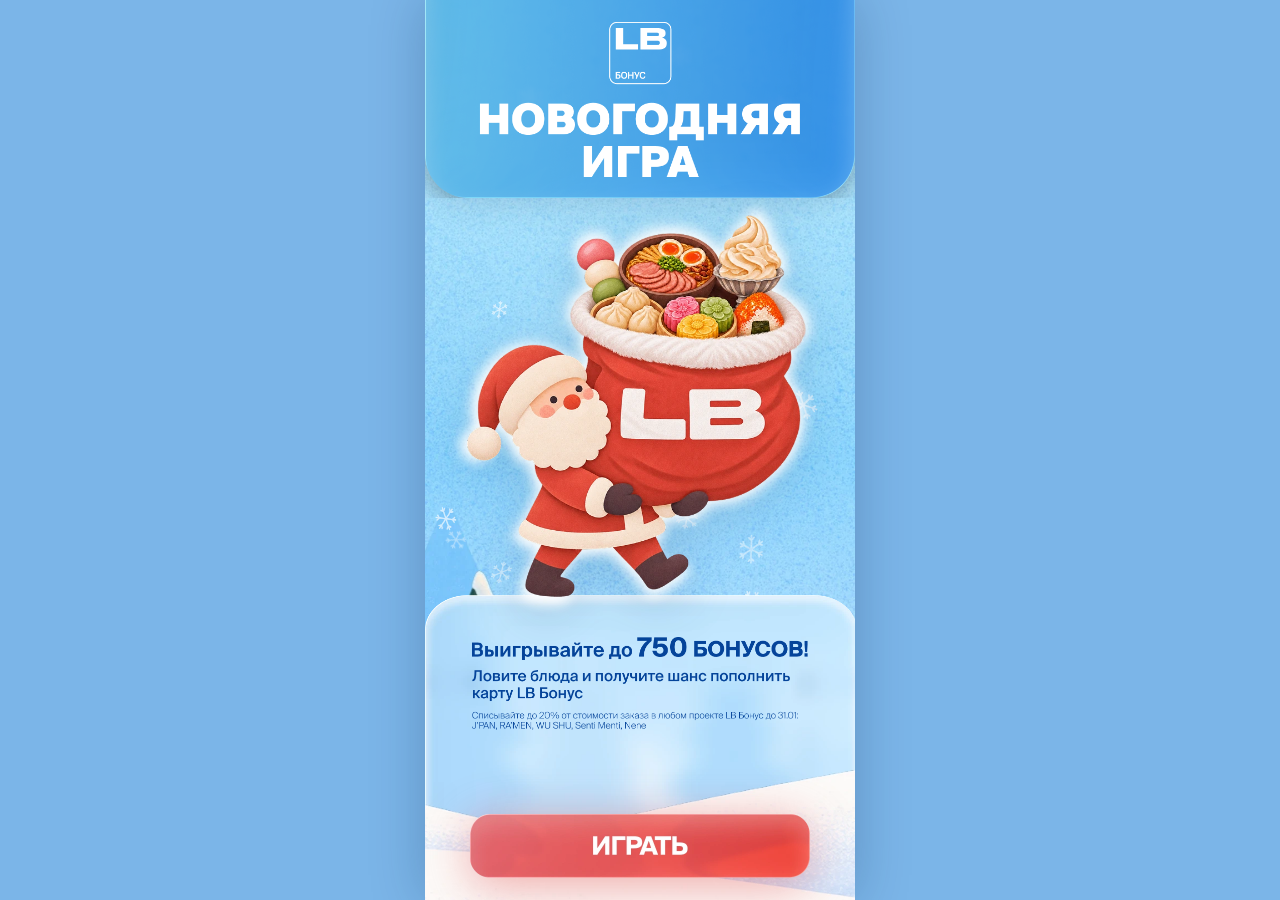
==== games/catcher/index.html @ f1775b4a "Initial commit: LB Bonus New Year Game Hub" ====
<!DOCTYPE html>
<html lang="ru">
<head>
    <meta charset="UTF-8">
    <meta name="viewport" content="width=device-width, initial-scale=1.0, maximum-scale=1.0, user-scalable=no, viewport-fit=cover">
    <meta name="apple-mobile-web-app-capable" content="yes">
    <meta name="apple-mobile-web-app-status-bar-style" content="black-translucent">
    <meta name="mobile-web-app-capable" content="yes">
    <meta name="theme-color" content="#7bb5e8">
    <title>Новогодняя Игра — Мешок Деда Мороза (LB Bonus)</title>
    <!-- Telegram WebApp SDK -->
    <script src="https://telegram.org/js/telegram-web-app.js"></script>
    <script>
        (function() {
            function updateAppHeight() {
                var h = window.innerHeight;
                if (window.Telegram && window.Telegram.WebApp && window.Telegram.WebApp.viewportHeight) {
                    h = window.Telegram.WebApp.viewportHeight;
                } else if (window.visualViewport && window.visualViewport.height) {
                    h = window.visualViewport.height;
                }
                document.documentElement.style.setProperty('--app-height', h + 'px');
                if (window.Telegram && window.Telegram.WebApp) {
                    try {
                        window.Telegram.WebApp.ready();
                        window.Telegram.WebApp.expand();
                    } catch(e) {}
                }
            }
            updateAppHeight();
            window.addEventListener('resize', updateAppHeight);
            window.addEventListener('orientationchange', function() {
                setTimeout(updateAppHeight, 50);
                setTimeout(updateAppHeight, 150);
                setTimeout(updateAppHeight, 400);
            });
            if (window.visualViewport) {
                window.visualViewport.addEventListener('resize', updateAppHeight);
            }
            if (window.Telegram && window.Telegram.WebApp && typeof window.Telegram.WebApp.onEvent === 'function') {
                try {
                    window.Telegram.WebApp.onEvent('viewportChanged', updateAppHeight);
                } catch(e) {}
            }
            document.addEventListener('DOMContentLoaded', updateAppHeight);
            window.addEventListener('load', updateAppHeight);
        })();
    </script>
    <link rel="stylesheet" href="style.css?v=5.1.0">
    <link rel="preload" as="image" href="assets/header_rules.png?v=5.1.0">
    <link rel="preload" as="image" href="assets/header_result.png?v=5.1.0">
    <link rel="preload" as="image" href="assets/header_exit.png?v=5.1.0">
    <link rel="preconnect" href="https://fonts.googleapis.com" crossorigin>
    <link rel="preconnect" href="https://fonts.gstatic.com" crossorigin>
    <link rel="stylesheet" href="https://fonts.googleapis.com/css2?family=Cormorant+Garamond:wght@600;700&family=Oranienbaum&family=Rubik:ital,wght@0,400;0,500;0,600;0,700;0,800;0,900;1,700;1,900&display=swap" media="print" onload="this.media='all'">
    <noscript>
        <link rel="stylesheet" href="https://fonts.googleapis.com/css2?family=Cormorant+Garamond:wght@600;700&family=Oranienbaum&family=Rubik:ital,wght@0,400;0,500;0,600;0,700;0,800;0,900;1,700;1,900&display=swap">
    </noscript>
</head>
<body>
    <div id="gameContainer">
        <!-- Universal Backgrounds: Sky, Fir Tree & Game Background (Clean 1:1 from Match 3) -->
        <img id="bgSky" src="assets/01_cover_bg.webp" class="figma-bg-sky" alt="Фон неба">
        <img id="bgFirTree" src="assets/rules_fir_tree.webp" class="rules-fir-tree" alt="Елка">
        <img id="bgGame" src="assets/game_bg.webp" class="figma-bg-sky figma-bg-game" alt="Фон игры">

        <!-- Dynamic Falling Snow Canvas -->
        <canvas id="snowCanvas"></canvas>

        <!-- Main Game Canvas (Catching gameplay: Items, Bag, Effects) -->
        <canvas id="gameCanvas" class="hidden"></canvas>

        <!-- Festive Confetti Canvas (celebration on attempt end) -->
        <canvas id="confettiCanvas" class="hidden"></canvas>

        <!-- HUD (Игровой интерфейс 1:1 по макету 04-game.png) -->
        <div id="hud" class="hud-container hidden">
            <!-- Верхняя строка: Жизни (3 сердца) слева, Баллы (LB 0/750) справа -->
            <div class="hud-top-row">
                <div id="hudHearts" class="hud-hearts-box">
                    <img src="assets/heart.webp" class="hud-heart active" id="heart1" alt="Жизнь 1">
                    <img src="assets/heart.webp" class="hud-heart active" id="heart2" alt="Жизнь 2">
                    <img src="assets/heart.webp" class="hud-heart active" id="heart3" alt="Жизнь 3">
                </div>
                <div class="hud-score-badge">
                    <img src="assets/coin_lb.webp" class="hud-score-coin-icon" alt="LB Монета">
                    <span id="hudScoreText" class="hud-score-text">0/750</span>
                </div>
            </div>

            <!-- Вторая строка: Прогресс-бар с Дедом Морозом слева и счетчик блюд справа (онигири 0/30) -->
            <div class="hud-progress-row">
                <div class="hud-progress-track">
                    <div id="hudProgressFill" class="hud-progress-fill"></div>
                    <img id="hudProgressSanta" src="assets/progress_santa.webp" class="hud-progress-santa" alt="Дед Мороз">
                </div>
                <div class="hud-food-count-badge">
                    <img src="assets/food_onigiri.webp" class="hud-food-icon" alt="Блюдо">
                    <span id="hudFoodText" class="hud-food-text">0/30</span>
                </div>
            </div>

            <!-- Индикатор бонуса «Перчик x2» -->
            <div id="pepperBonusIndicator" class="pepper-bonus-indicator hidden">
                <img src="assets/bonus_pepper.webp" class="pepper-indicator-img" alt="Перчик x2">
                <span class="pepper-indicator-text">ДВОЙНЫЕ БАЛЛЫ! <b id="pepperTimer">5.0s</b></span>
            </div>
        </div>

        <!-- SCREEN 1: Cover Screen -->
        <div id="startScreen" class="cover-elements-container">
            <div class="cover-top-box">
                <img src="assets/header_cover.png?v=5.0.0" class="cover-ribbon-banner" alt="Новогодняя Игра">
            </div>
            <div class="cover-santa-wrapper">
                <div class="santa-glow-circle"></div>
                <img src="assets/cover_santa_bag.webp" class="cover-santa" alt="Дед Мороз с мешком сладостей">
            </div>
            <div class="cover-bottom-plate-box">
                <img src="assets/cover_plate.webp" class="cover-plate-bg" alt="Снежная плашка">
                <div class="cover-plate-content">
                    <div class="cover-text-group">
                        <img src="assets/cover_title_v2.png?v=5.0.0" class="cover-title-img" alt="Выигрывайте до 750 БОНУСОВ!">
                        <img src="assets/cover_subtitle_v2.png?v=5.0.0" class="cover-subtitle-img" alt="Ловите блюда и получите шанс пополнить карту LB Бонус">
                    </div>
                    <button id="playBtn" class="cover-play-btn" type="button" aria-label="ИГРАТЬ">
                        <img src="assets/cover_btn_play.webp" class="cover-btn-play-img" alt="ИГРАТЬ">
                    </button>
                </div>
            </div>
        </div>

        <!-- SCREEN 2: Rules Slider Screen (6 правил) -->
        <div id="rulesScreen" class="rules-screen-container hidden">
            <div class="rules-top-box">
                <img src="assets/header_rules.png?v=5.1.0" class="rules-ribbon-banner" alt="Мешок Деда Мороза">
            </div>
            <div class="rules-card-container">
                <div id="rulesCardSlot" class="rules-card-slot"></div>
                <div id="rulesPagination" class="rules-pagination">
                    <span class="pagination-dot active" data-index="0"></span>
                    <span class="pagination-dot" data-index="1"></span>
                    <span class="pagination-dot" data-index="2"></span>
                    <span class="pagination-dot" data-index="3"></span>
                    <span class="pagination-dot" data-index="4"></span>
                    <span class="pagination-dot" data-index="5"></span>
                </div>
            </div>
            <div id="rulesBottomBox" class="rules-bottom-box">
                <div id="dualButtonsGroup" class="rules-buttons-group">
                    <button id="rulesNextBtn" class="rules-svg-btn rules-btn-next" type="button" aria-label="Далее">
                        <img src="assets/btn_next.svg" class="rules-btn-img" alt="Далее">
                    </button>
                    <button id="rulesSkipBtn" class="rules-svg-btn rules-btn-skip" type="button" aria-label="Пропустить">
                        <img src="assets/btn_skip.svg" class="rules-btn-img" alt="Пропустить">
                    </button>
                </div>
                <div id="singleStartGroup" class="rules-buttons-group hidden">
                    <button id="rulesStartBtn" class="rules-svg-btn rules-btn-start" type="button" aria-label="Старт">
                        <img src="assets/rules_btn_start.webp" class="rules-btn-img rules-btn-img-start" alt="Старт">
                    </button>
                </div>
            </div>
        </div>

        <!-- SCREEN 3: Countdown (3..2..1) 1:1 как в игра_чистовая -->
        <div id="countdownOverlay" class="screen-overlay hidden">
            <div class="countdown-card">
                <img id="cnt3" class="countdown-number" src="assets/count_3.webp" alt="3">
                <img id="cnt2" class="countdown-number" src="assets/count_2.webp" alt="2">
                <img id="cnt1" class="countdown-number" src="assets/count_1.webp" alt="1">
            </div>
        </div>

        <!-- SCREEN 4: Экран результатов (УРОВЕНЬ: ЧЕМПИОН) -->
        <div id="resultScreen" class="result-screen-container hidden">
            <!-- Верхняя лента "УРОВЕНЬ: ЧЕМПИОН" -->
            <div class="result-top-box">
                <img src="assets/header_result.png?v=5.1.0" class="result-ribbon-banner" alt="Уровень: Чемпион">
            </div>

            <!-- Центральная плашка с блюдами и динамическими баллами -->
            <div class="result-card-container">
                <div class="result-card-box">
                    <img src="assets/result_plate_card.webp" class="result-plate-bg" alt="Вы заработали">
                    <div class="result-card-content">
                        <!-- Динамические баллы "+300" и монетка LB -->
                        <div class="result-score-row">
                            <span id="resultScoreValue" class="result-score-text">+300</span>
                            <img src="assets/result_coin.webp" class="result-coin-icon" alt="LB Монета">
                        </div>
                        <!-- Текстовый блок попыток и лучшего результата -->
                        <div class="result-stats-block">
                            <div id="resultAttemptsText" class="result-stat-line">Осталось попыток: 2/3</div>
                            <div id="resultBestScoreText" class="result-stat-line">Ваш лучший результат: 300</div>
                        </div>
                    </div>
                </div>
            </div>

            <!-- Нижний блок кнопок: Забрать бонусы + Попробовать еще раз (1:1 по структуре как в правилах) -->
            <div class="result-bottom-box">
                <div class="result-buttons-group">
                    <button id="btnClaimBonus" class="result-action-btn result-btn-claim" type="button" aria-label="Забрать бонусы">
                        <img src="assets/result_btn_claim.webp" class="result-btn-img" alt="Забрать бонусы">
                    </button>
                    <button id="btnRetryGame" class="result-action-btn result-btn-retry" type="button" aria-label="Попробовать еще раз">
                        <img src="assets/result_btn_retry.webp" class="result-btn-img" alt="Попробовать еще раз">
                    </button>
                </div>
            </div>
        </div>

        <!-- SCREEN 5: Финальный экран (СПАСИБО ЗА ВИЗИТ! 1:1 из Match 3) -->
        <div id="finalScreen" class="exit-screen-container hidden">
            <!-- Верхняя праздничная лента "СПАСИБО ЗА ВИЗИТ!" -->
            <div class="exit-ribbon-wrapper">
                <img src="assets/header_exit.png?v=5.0.0" class="exit-ribbon-banner" alt="Спасибо за визит!">
            </div>

            <!-- Дед Мороз с картой LB и мягким сиянием сзади -->
            <div class="exit-santa-wrapper">
                <div class="santa-glow-circle"></div>
                <img src="assets/final_santa_card.webp" class="exit-santa-img" alt="Дед Мороз с картой LB Бонус">
            </div>

            <!-- Ледяная плашка лояльности 1:1 по макету -->
            <div class="exit-card-box">
                <img src="assets/exit_card_clean.webp" class="exit-card-bg" alt="Ледяная плашка">
                <div class="exit-card-content">
                    <div class="exit-text-group">
                        <h2 class="exit-heading">Бонусы уже на карте<br>лояльности!<br>Ждем вас снова!</h2>
                        <p class="exit-subheading">Играйте и получайте бонусы. Каждый визит в ресторан открывает следующую игру</p>
                        <p class="exit-footnote">Списывайте до 20% от стоимости заказа в любом проекте LB Бонус до 31.01</p>
                    </div>
                    <button id="btnFinalExit" class="exit-btn-quit" type="button" aria-label="ВЫЙТИ">
                        <img src="assets/exit_btn_quit.webp" class="exit-btn-quit-img" alt="ВЫЙТИ">
                    </button>
                </div>
            </div>
        </div>
    </div>

    <script src="game.js?v=5.1.0"></script>
</body>
</html>
---- games/catcher/style.css ----
/* ========================================================
   ШРИФТЫ И БАЗОВЫЕ НАСТРОЙКИ
   ======================================================== */
@font-face {
    font-family: 'Oranienbaum';
    src: url('fonts/Oranienbaum-Regular.ttf') format('truetype');
    font-weight: normal;
    font-style: normal;
    font-display: swap;
}

@font-face {
    font-family: 'Cormorant Garamond';
    src: url('fonts/CormorantGaramond-Bold.woff2') format('woff2');
    font-weight: 700;
    font-style: normal;
    font-display: swap;
}

@font-face {
    font-family: 'Suisse Intl';
    src: url('fonts/SuisseIntl-Regular.woff2') format('woff2'),
         url('fonts/SuisseIntl-Regular.woff') format('woff'),
         url('fonts/SuisseIntl-Regular.otf') format('opentype');
    font-weight: 400;
    font-style: normal;
    font-display: swap;
}

@font-face {
    font-family: 'Suisse Intl';
    src: url('fonts/SuisseIntl-Medium.woff2') format('woff2'),
         url('fonts/SuisseIntl-Medium.woff') format('woff'),
         url('fonts/SuisseIntl-Medium.otf') format('opentype');
    font-weight: 500;
    font-style: normal;
    font-display: swap;
}

@font-face {
    font-family: 'Suisse Intl';
    src: url('fonts/SuisseIntl-SemiBold.woff2') format('woff2'),
         url('fonts/SuisseIntl-SemiBold.woff') format('woff'),
         url('fonts/SuisseIntl-SemiBold.otf') format('opentype');
    font-weight: 600;
    font-style: normal;
    font-display: swap;
}

@font-face {
    font-family: 'Suisse Intl';
    src: url('fonts/SuisseIntl-Bold.woff2') format('woff2'),
         url('fonts/SuisseIntl-Bold.woff') format('woff'),
         url('fonts/SuisseIntl-Bold.otf') format('opentype');
    font-weight: 700;
    font-style: normal;
    font-display: swap;
}

*, *::before, *::after {
    box-sizing: border-box;
    margin: 0;
    padding: 0;
    -webkit-tap-highlight-color: transparent;
    user-select: none;
    -webkit-user-select: none;
}

html, body {
    width: 100%;
    height: 100%;
    overflow: hidden;
    background-color: #7bb5e8;
    font-family: 'Rubik', -apple-system, BlinkMacSystemFont, "Segoe UI", Roboto, sans-serif;
    touch-action: manipulation;
}

/* ========================================================
   ГЛАВНЫЙ КОНТЕЙНЕР (100dvh + Safe Area)
   ======================================================== */
#gameContainer {
    position: relative;
    width: 100%;
    height: 100%;
    min-height: 100%;
    min-height: 100dvh;
    min-height: -webkit-fill-available;
    aspect-ratio: 390 / 844;
    max-width: min(430px, 100vw);
    max-height: 100vh;
    background: #7bb5e8;
    overflow: hidden;
    margin: 0 auto;
    box-shadow: 0 0 50px rgba(10, 40, 80, 0.25);
}

@media (max-width: 480px) {
    #gameContainer {
        width: 100%;
        height: 100%;
        max-width: 100vw;
        aspect-ratio: unset;
        box-shadow: none;
    }
}

/* Фоны */
.figma-bg-sky {
    position: absolute;
    inset: 0;
    width: 100%;
    height: 100%;
    object-fit: cover;
    object-position: center bottom;
    z-index: 1;
    pointer-events: none;
    transition: opacity 0.3s ease-out;
}

.figma-bg-rules {
    opacity: 0;
    z-index: 2;
}

.figma-bg-rules.active {
    opacity: 1;
}

.figma-bg-game {
    opacity: 0;
    z-index: 2;
}

.figma-bg-game.active {
    opacity: 1;
}

/* Canvas снежинок */
#snowCanvas {
    position: absolute;
    top: 0;
    left: 0;
    width: 100%;
    height: 100%;
    z-index: 3;
    pointer-events: none;
}

/* Игровой Canvas */
#gameCanvas {
    position: absolute;
    top: 0;
    left: 0;
    width: 100%;
    height: 100%;
    z-index: 4;
}

/* Canvas праздничного конфетти при завершении попытки */
#confettiCanvas {
    position: absolute;
    top: 0;
    left: 0;
    width: 100%;
    height: 100%;
    z-index: 30;
    pointer-events: none;
}

/* ========================================================
   HUD ИГРЫ (1:1 ПО МАКЕТУ 04-game.png)
   ======================================================== */
.hud-container {
    position: absolute;
    top: 0;
    left: 0;
    width: 100%;
    padding: calc(max(10px, env(safe-area-inset-top)) + 4px) 16px 0;
    z-index: 10;
    pointer-events: none;
    display: flex;
    flex-direction: column;
    gap: 12px;
}

/* 1-я строка: Сердца слева, Баллы справа */
.hud-top-row {
    width: 100%;
    display: flex;
    justify-content: space-between;
    align-items: center;
}

.hud-hearts-box {
    display: flex;
    align-items: center;
    gap: 6px;
}

.hud-heart {
    width: 32px;
    height: 32px;
    object-fit: contain;
    filter: drop-shadow(0 2px 5px rgba(180, 20, 20, 0.35));
    transition: transform 0.2s ease, opacity 0.25s ease, filter 0.25s ease;
}

.hud-heart.lost {
    opacity: 0.25;
    filter: grayscale(1) drop-shadow(none);
    transform: scale(0.85);
}

.hud-score-badge {
    display: flex;
    align-items: center;
    gap: 8px;
}

.hud-score-coin-icon {
    width: 36px;
    height: 36px;
    object-fit: contain;
    filter: drop-shadow(0 2px 6px rgba(220, 80, 0, 0.35));
}

.hud-score-text {
    font-family: 'Rubik', sans-serif;
    font-weight: 900;
    font-size: 26px;
    line-height: 1;
    color: #E54522;
    -webkit-text-stroke: 1.5px #FFFFFF;
    text-shadow: 0 2px 4px rgba(0, 0, 0, 0.25);
    letter-spacing: 0.5px;
}

/* 2-я строка: Прогресс-бар с Дедом Морозом слева и счетчик блюд справа */
.hud-progress-row {
    width: 100%;
    display: flex;
    align-items: center;
    gap: 12px;
}

.hud-progress-track {
    position: relative;
    flex: 1;
    height: 8px;
    background: rgba(255, 255, 255, 0.45);
    border: 1px solid rgba(255, 255, 255, 0.7);
    border-radius: 6px;
    box-shadow: inset 0 1px 2px rgba(0, 0, 0, 0.1);
}

.hud-progress-fill {
    position: absolute;
    top: 0;
    left: 0;
    height: 100%;
    width: 0%;
    background: linear-gradient(90deg, #FFFFFF 0%, #FFE072 100%);
    border-radius: 6px;
    transition: width 0.25s ease;
}

.hud-progress-santa {
    position: absolute;
    top: 50%;
    left: 0%;
    transform: translate(-50%, -50%);
    width: 32px;
    height: 32px;
    object-fit: contain;
    filter: drop-shadow(0 2px 5px rgba(10, 45, 90, 0.25));
    transition: left 0.25s ease;
    pointer-events: none;
}

.hud-food-count-badge {
    display: flex;
    align-items: center;
    gap: 6px;
    flex-shrink: 0;
}

.hud-food-icon {
    width: 32px;
    height: 32px;
    object-fit: contain;
    filter: drop-shadow(0 2px 5px rgba(180, 80, 20, 0.35));
}

.hud-food-text {
    font-family: 'Rubik', sans-serif;
    font-weight: 900;
    font-size: 25px;
    line-height: 1;
    color: #E54522;
    -webkit-text-stroke: 1.5px #FFFFFF;
    text-shadow: 0 2px 4px rgba(0, 0, 0, 0.25);
    letter-spacing: 0.5px;
}

/* Индикатор перчика x2 */
.pepper-bonus-indicator {
    align-self: center;
    display: flex;
    align-items: center;
    gap: 8px;
    background: linear-gradient(90deg, rgba(235, 40, 20, 0.9) 0%, rgba(255, 120, 20, 0.9) 100%);
    border: 1.5px solid #FFE680;
    border-radius: 16px;
    padding: 4px 14px;
    box-shadow: 0 4px 14px rgba(220, 40, 20, 0.45);
    animation: pepperPulse 0.8s ease-in-out infinite alternate;
}

@keyframes pepperPulse {
    from { transform: scale(0.96); }
    to { transform: scale(1.04); }
}

.pepper-indicator-img {
    width: 24px;
    height: 24px;
    object-fit: contain;
}

.pepper-indicator-text {
    font-family: 'Rubik', sans-serif;
    font-weight: 800;
    font-size: 13px;
    color: #FFFFFF;
    text-shadow: 0 1px 2px rgba(0, 0, 0, 0.4);
}

/* ========================================================
   SCREEN 3: Countdown (3..2..1) 1:1 ИЗ ИГРА_ЧИСТОВАЯ
   ======================================================== */
#countdownOverlay {
    position: absolute;
    inset: 0;
    display: flex;
    justify-content: center;
    align-items: center;
    background: transparent;
    pointer-events: none;
    z-index: 20;
}

.countdown-card {
    position: absolute;
    top: clamp(90px, 15vh, 140px);
    bottom: calc(max(16px, env(safe-area-inset-bottom)) + 20px);
    left: 50%;
    transform: translateX(-50%);
    width: min(352px, 90%);
    background: rgba(255, 255, 255, 0.08);
    backdrop-filter: blur(5px);
    -webkit-backdrop-filter: blur(5px);
    border: 1.5px solid rgba(255, 255, 255, 0.65);
    border-radius: 20px;
    box-shadow: 0 5px 15px rgba(0, 0, 0, 0.08),
                inset 1px 1px 2px rgba(255, 255, 255, 0.7),
                inset -1px -1px 2px rgba(255, 255, 255, 0.25);
    pointer-events: none;
    overflow: hidden;
    display: flex;
    justify-content: center;
    align-items: center;
}

.countdown-number {
    position: absolute;
    height: clamp(100px, 18vh, 140px);
    width: auto;
    object-fit: contain;
    filter: drop-shadow(0 10px 20px rgba(220, 60, 0, 0.35));
    opacity: 0;
    pointer-events: none;
    will-change: transform, opacity;
}

.countdown-number.active {
    animation: smoothCountdownPop 0.95s cubic-bezier(0.2, 0.8, 0.25, 1) forwards;
}

@keyframes smoothCountdownPop {
    0% {
        opacity: 0;
        transform: scale(0.65);
    }
    18% {
        opacity: 1;
        transform: scale(1.06);
    }
    30% {
        opacity: 1;
        transform: scale(1.0);
    }
    75% {
        opacity: 1;
        transform: scale(1.0);
    }
    100% {
        opacity: 0;
        transform: scale(1.22);
    }
}

/* ========================================================
   SCREEN 1: ОБЛОЖКА ИГРЫ
   ======================================================== */
.cover-elements-container {
    position: absolute;
    top: 0;
    left: 0;
    width: 100%;
    height: 100%;
    display: flex;
    flex-direction: column;
    align-items: center;
    justify-content: space-between;
    padding: 0;
    z-index: 5;
    pointer-events: none;
    overflow: hidden;
    transition: opacity 0.3s ease-out;
}

.cover-top-box {
    width: 100%;
    display: flex;
    justify-content: center;
    padding-top: 0;
    z-index: 6;
    flex-shrink: 0;
    pointer-events: none;
    overflow: visible;
}

.cover-ribbon-banner {
    width: 100%;
    max-width: 100%;
    height: clamp(166px, 22vh, 212px);
    object-fit: cover;
    object-position: center bottom;
    display: block;
    flex-shrink: 0;
    pointer-events: none;
    filter: drop-shadow(0 6px 16px rgba(10, 45, 90, 0.16));
}

.cover-santa-wrapper {
    position: relative;
    top: 4px;
    flex: 1;
    min-height: 0;
    width: 100%;
    display: flex;
    justify-content: center;
    align-items: center;
    z-index: 10;
    pointer-events: none;
    margin-top: 0;
    margin-bottom: -10px;
}

.santa-glow-circle {
    position: absolute;
    width: clamp(240px, 36vh, 320px);
    height: clamp(240px, 36vh, 320px);
    border-radius: 50%;
    background: radial-gradient(circle, rgba(255, 255, 255, 0.45) 0%, rgba(200, 235, 255, 0.2) 50%, rgba(255, 255, 255, 0) 75%);
    filter: blur(14px);
    z-index: -1;
    pointer-events: none;
    animation: glowPulse 3.5s ease-in-out infinite alternate;
}

@keyframes glowPulse {
    0% { transform: scale(0.95); opacity: 0.7; }
    100% { transform: scale(1.08); opacity: 1; }
}

.cover-santa {
    max-width: min(440px, 96vw);
    max-height: 108%;
    width: auto;
    height: auto;
    object-fit: contain;
    pointer-events: none;
    filter: drop-shadow(0 10px 24px rgba(10, 45, 90, 0.16));
    animation: coverSantaFloat 3.6s ease-in-out infinite;
    transform-origin: center bottom;
}

@keyframes coverSantaFloat {
    0%, 100% { transform: scale(1.14) translateY(0) rotate(0deg); }
    30% { transform: scale(1.14) translateY(-6px) rotate(1.2deg); }
    70% { transform: scale(1.14) translateY(-2px) rotate(-1deg); }
}

@keyframes santaWalkFloat {
    0%, 100% { transform: translateY(0) rotate(0deg); }
    30% { transform: translateY(-6px) rotate(1.2deg); }
    70% { transform: translateY(-2px) rotate(-1deg); }
}

.cover-bottom-plate-box {
    position: relative;
    width: 100%;
    max-width: 100%;
    height: clamp(250px, 34vh, 305px);
    flex-shrink: 0;
    z-index: 8;
    display: flex;
    flex-direction: column;
    align-items: center;
    justify-content: flex-end;
    margin-top: auto;
    margin-bottom: 0;
    overflow: visible;
    pointer-events: none;
}

.cover-plate-bg {
    position: absolute;
    bottom: 0;
    left: 0;
    width: 100%;
    height: 100%;
    object-fit: fill;
    display: block;
    pointer-events: none;
}

.cover-plate-content {
    position: relative;
    z-index: 9;
    width: 100%;
    height: 100%;
    display: flex;
    flex-direction: column;
    align-items: center;
    justify-content: flex-start;
    padding-top: clamp(28px, 4.2vh, 40px);
    padding-left: 20px;
    padding-right: 20px;
    padding-bottom: calc(max(16px, env(safe-area-inset-bottom)) + 6px);
    pointer-events: auto;
}

.cover-text-group {
    width: min(336px, 88vw);
    display: flex;
    flex-direction: column;
    align-items: flex-start;
    justify-content: flex-start;
    margin-top: 4px;
    margin-bottom: clamp(10px, 1.8vh, 16px);
    flex-shrink: 0;
}

.cover-title-img {
    width: 100%;
    max-width: 100%;
    height: auto;
    object-fit: contain;
    object-position: left center;
    display: block;
    margin-bottom: clamp(8px, 1.2vh, 12px);
    flex-shrink: 0;
}

.cover-subtitle-img {
    width: 97%;
    max-width: 100%;
    height: auto;
    object-fit: contain;
    object-position: left center;
    display: block;
    flex-shrink: 0;
}

.cover-play-btn {
    background: transparent;
    border: none;
    outline: none;
    cursor: pointer;
    padding: 0;
    margin: 0;
    display: flex;
    justify-content: center;
    align-items: center;
    transition: transform 0.12s ease, filter 0.12s ease;
    margin-top: auto;
    flex-shrink: 0;
}

.cover-btn-play-img {
    width: min(340px, 88vw);
    height: auto;
    object-fit: contain;
    display: block;
    pointer-events: none;
    filter: drop-shadow(0 8px 24px rgba(220, 45, 45, 0.40));
}

.cover-play-btn:active {
    transform: scale(0.96);
    filter: brightness(0.95);
}

/* ========================================================
   SCREEN 2: ЭКРАН ПРАВИЛ
   ======================================================== */
.rules-screen-container {
    position: absolute;
    top: 0;
    left: 0;
    width: 100%;
    height: 100%;
    display: flex;
    flex-direction: column;
    align-items: center;
    justify-content: space-between;
    padding-bottom: calc(max(10px, env(safe-area-inset-bottom)) + 2px);
    z-index: 10;
    pointer-events: auto;
    overflow: hidden;
    animation: fadeInScreen 0.28s ease-out;
}

@keyframes fadeInScreen {
    from { opacity: 0; transform: scale(0.99); }
    to { opacity: 1; transform: scale(1); }
}

.rules-top-box {
    width: 100%;
    display: flex;
    justify-content: center;
    padding-top: 0;
    z-index: 11;
    flex-shrink: 0;
    pointer-events: none;
    overflow: visible;
}

.rules-ribbon-banner {
    width: 100%;
    max-width: 100%;
    height: clamp(138px, 19vh, 190px);
    object-fit: cover;
    object-position: center bottom;
    display: block;
    flex-shrink: 0;
    pointer-events: none;
    filter: drop-shadow(0 6px 16px rgba(10, 45, 90, 0.16));
}

.rules-card-container {
    flex: 1;
    width: 100%;
    display: flex;
    flex-direction: column;
    align-items: center;
    justify-content: center;
    padding: 8px 8px 0;
    margin-top: 0;
    margin-bottom: 0;
    z-index: 12;
    min-height: 0;
}

.rules-card-slot {
    width: min(324px, 84vw, 43vh);
    aspect-ratio: 1 / 1;
    display: flex;
    align-items: center;
    justify-content: center;
    position: relative;
    flex-shrink: 0;
}

.rules-card-img {
    width: 100%;
    height: 100%;
    object-fit: contain;
    filter: drop-shadow(0 14px 30px rgba(10, 45, 90, 0.20));
    pointer-events: none;
    user-select: none;
    display: block;
    transition: opacity 0.15s ease-out;
}

.rules-pagination {
    display: flex;
    align-items: center;
    justify-content: center;
    gap: 8px;
    margin-top: 14px;
    margin-bottom: 0;
    z-index: 12;
    flex-shrink: 0;
}

.pagination-dot {
    width: 9px;
    height: 9px;
    border-radius: 50%;
    background-color: rgba(255, 255, 255, 0.45);
    transition: all 0.2s ease;
    box-shadow: 0 1px 3px rgba(0, 0, 0, 0.15);
    cursor: pointer;
}

.pagination-dot.active {
    width: 11px;
    height: 11px;
    background-color: #FFFFFF;
    box-shadow: 0 0 6px rgba(255, 255, 255, 0.9), 0 2px 4px rgba(10, 45, 90, 0.25);
    transform: scale(1.15);
}

.rules-bottom-box {
    width: 100%;
    display: flex;
    flex-direction: column;
    align-items: center;
    z-index: 12;
    flex-shrink: 0;
}

.rules-buttons-group {
    width: 100%;
    display: flex;
    flex-direction: column;
    align-items: center;
    gap: 0px;
}

.rules-svg-btn {
    background: transparent;
    border: none;
    outline: none;
    cursor: pointer;
    padding: 0;
    margin: 0;
    display: flex;
    justify-content: center;
    align-items: center;
    transition: transform 0.12s ease, filter 0.12s ease;
}

.rules-btn-skip {
    margin-top: -38px;
}

.rules-btn-img {
    width: min(358px, 94vw);
    height: auto;
    object-fit: contain;
    display: block;
    pointer-events: none;
}

.rules-btn-img-start {
    width: min(340px, 89vw);
    height: auto;
    margin-top: -10px;
    margin-bottom: 6px;
}

.rules-svg-btn:active {
    transform: scale(0.96);
    filter: brightness(0.95);
}

/* ========================================================
   SCREEN 5: RESULT SCREEN (1:1 ПО МАКЕТУ)
   ======================================================== */
.result-screen-container {
    position: absolute;
    inset: 0;
    width: 100%;
    height: 100%;
    z-index: 25;
    display: flex;
    flex-direction: column;
    align-items: center;
    justify-content: space-between;
    padding-top: 0;
    padding-bottom: calc(max(14px, env(safe-area-inset-bottom)) + 6px);
    animation: fadeInScreen 0.3s ease-out forwards;
    pointer-events: auto;
}

/* Верхняя лента */
.result-top-box {
    width: 100%;
    display: flex;
    justify-content: center;
    align-items: flex-start;
    flex-shrink: 0;
    pointer-events: none;
    z-index: 12;
    overflow: visible;
}

.result-ribbon-banner {
    width: 100%;
    max-width: 100%;
    height: clamp(138px, 19vh, 190px);
    object-fit: cover;
    object-position: center bottom;
    display: block;
    filter: drop-shadow(0 6px 16px rgba(10, 45, 90, 0.16));
}

/* Центральная плашка */
.result-card-container {
    flex: 1;
    width: 100%;
    display: flex;
    align-items: center;
    justify-content: center;
    padding: 0 16px;
    z-index: 12;
    margin-top: 2px;
    margin-bottom: 4px;
}

.result-card-box {
    position: relative;
    width: min(326px, 84vw);
    aspect-ratio: 740 / 744;
    display: flex;
    align-items: center;
    justify-content: center;
}

.result-plate-bg {
    position: absolute;
    inset: 0;
    width: 100%;
    height: 100%;
    object-fit: contain;
    filter: drop-shadow(0 14px 30px rgba(10, 45, 90, 0.20));
    pointer-events: none;
}

.result-card-content {
    position: relative;
    z-index: 2;
    width: 100%;
    height: 100%;
    display: flex;
    flex-direction: column;
    align-items: center;
    justify-content: flex-start;
    padding-top: 26%;
}

.result-score-row {
    display: flex;
    align-items: center;
    justify-content: center;
    gap: 10px;
    margin-bottom: 5%;
}

.result-score-text {
    font-family: 'Suisse Intl', -apple-system, BlinkMacSystemFont, "Segoe UI", Roboto, sans-serif;
    font-weight: 700;
    font-size: clamp(48px, 13.5vw, 60px);
    line-height: 0.99;
    letter-spacing: -0.03em;
    color: #05449A;
    -webkit-text-stroke: 1.4px #0039B5;
    paint-order: stroke fill;
    text-shadow: none;
}

.result-coin-icon {
    width: clamp(50px, 14vw, 62px);
    height: clamp(50px, 14vw, 62px);
    object-fit: contain;
    filter: drop-shadow(0 4px 8px rgba(220, 80, 0, 0.35));
    transform: translateY(-2px);
    flex-shrink: 0;
}

.result-stats-block {
    display: flex;
    flex-direction: column;
    align-items: center;
    justify-content: center;
    gap: 4px;
}

.result-stat-line {
    font-family: 'Suisse Intl', sans-serif;
    font-weight: 500;
    font-size: clamp(14px, 3.8vw, 16px);
    line-height: 1.35;
    letter-spacing: -0.02em;
    color: #05449A;
    text-align: center;
}

.result-bottom-box {
    width: 100%;
    display: flex;
    flex-direction: column;
    align-items: center;
    justify-content: center;
    gap: 0;
    z-index: 12;
    flex-shrink: 0;
}

.result-action-btn {
    background: transparent;
    border: none;
    outline: none;
    padding: 0;
    margin: 0;
    cursor: pointer;
    display: flex;
    justify-content: center;
    align-items: center;
    width: min(358px, 94vw);
    transition: transform 0.12s ease, filter 0.12s ease;
}

.result-btn-img {
    width: 100%;
    height: auto;
    object-fit: contain;
    display: block;
    pointer-events: none;
}

.result-btn-retry,
.result-action-btn:nth-child(2) {
    margin-top: -38px;
}

.result-action-btn:active {
    transform: scale(0.96);
    filter: brightness(0.95);
}

/* ========================================================
   SCREEN 6: FINAL SCREEN (СПАСИБО ЗА ВИЗИТ! 1:1 ПО МАКЕТУ)
   ======================================================== */
.exit-screen-container {
    position: absolute;
    inset: 0;
    width: 100%;
    height: 100%;
    z-index: 25;
    overflow: hidden;
    animation: fadeInScreen 0.3s ease-out forwards;
    pointer-events: auto;
    display: flex;
    flex-direction: column;
    align-items: center;
    justify-content: space-between;
}

.exit-ribbon-wrapper {
    position: absolute;
    top: 0;
    left: 0;
    width: 100%;
    display: flex;
    justify-content: center;
    align-items: center;
    padding-top: 0;
    z-index: 10;
    pointer-events: none;
    overflow: visible;
}

.exit-ribbon-banner {
    width: 100%;
    max-width: 100%;
    height: clamp(166px, 22vh, 212px);
    object-fit: cover;
    object-position: center bottom;
    display: block;
    filter: drop-shadow(0 6px 16px rgba(10, 45, 90, 0.16));
}

.exit-santa-wrapper {
    position: absolute;
    top: 25%;
    left: 50%;
    transform: translateX(-50%);
    width: min(334px, 88vw);
    height: 42%;
    max-height: 380px;
    display: flex;
    justify-content: center;
    align-items: center;
    z-index: 10;
    pointer-events: none;
}

.exit-santa-img {
    width: 100%;
    height: 100%;
    object-fit: contain;
    display: block;
    filter: drop-shadow(0 10px 24px rgba(10, 45, 90, 0.16));
    animation: santaWalkFloat 3.8s ease-in-out infinite;
}

.exit-card-box {
    position: absolute;
    bottom: 0;
    left: 0;
    width: 100%;
    height: 39.5%;
    min-height: 275px;
    max-height: 345px;
    z-index: 8;
    display: flex;
    flex-direction: column;
    align-items: center;
    justify-content: flex-end;
    overflow: visible;
    pointer-events: none;
}

.exit-card-bg {
    position: absolute;
    inset: 0;
    width: 100%;
    height: 100%;
    object-fit: fill;
    display: block;
    pointer-events: none;
    filter: drop-shadow(0 6px 20px rgba(10, 45, 90, 0.15));
}

.exit-card-content {
    position: relative;
    z-index: 9;
    width: 100%;
    height: 100%;
    display: flex;
    flex-direction: column;
    align-items: flex-start;
    justify-content: space-between;
    padding-top: clamp(40px, 6vh, 52px);
    padding-left: clamp(20px, 5.5vw, 26px);
    padding-right: clamp(20px, 5.5vw, 26px);
    padding-bottom: calc(max(14px, env(safe-area-inset-bottom)) + 12px);
    box-sizing: border-box;
    pointer-events: auto;
}

.exit-text-group {
    width: 100%;
    display: flex;
    flex-direction: column;
    align-items: flex-start;
    text-align: left;
    margin-bottom: clamp(6px, 1.2vh, 12px);
    pointer-events: none;
}

.exit-heading {
    font-family: 'Suisse Intl', 'Rubik', sans-serif;
    font-weight: 800;
    font-size: clamp(19px, 5vw, 23px);
    line-height: 1.16;
    color: #05449A;
    margin: 0 0 clamp(6px, 1vh, 8px) 0;
    letter-spacing: -0.2px;
}

.exit-subheading {
    font-family: 'Suisse Intl', 'Rubik', sans-serif;
    font-weight: 400;
    font-size: clamp(11.5px, 3vw, 13px);
    line-height: 1.34;
    color: #05449A;
    margin: 0 0 clamp(6px, 1vh, 8px) 0;
}

.exit-footnote {
    font-family: 'Suisse Intl', 'Rubik', sans-serif;
    font-weight: 400;
    font-size: clamp(9px, 2.3vw, 10.5px);
    line-height: 1.28;
    color: #3b7bbd;
    margin: 0;
    opacity: 0.95;
}

.exit-btn-quit {
    width: 100%;
    max-width: 340px;
    height: auto;
    margin: 0 auto;
    display: flex;
    justify-content: center;
    align-items: center;
    background: transparent;
    border: none;
    outline: none;
    cursor: pointer;
    padding: 0;
    transition: transform 0.12s ease, filter 0.12s ease;
    -webkit-tap-highlight-color: transparent;
    pointer-events: auto;
}

.exit-btn-quit-img {
    width: min(330px, 86vw);
    height: auto;
    display: block;
    object-fit: contain;
    filter: drop-shadow(0 6px 16px rgba(10, 45, 90, 0.22));
}

.exit-btn-quit:active {
    transform: scale(0.96);
    filter: brightness(0.95);
}

/* Зимняя ель слева (Figma 1:1) */
.rules-fir-tree {
    position: absolute;
    left: 0;
    bottom: 6.35%;
    width: 32.3%;
    height: auto;
    object-fit: contain;
    pointer-events: none;
    z-index: 2;
    transition: opacity 0.3s ease-out;
}

@media (max-height: 760px) {
    .rules-fir-tree {
        width: 29%;
        bottom: 5.5%;
    }
}

@media (max-height: 660px) {
    .rules-fir-tree {
        width: 26%;
        bottom: 4.5%;
    }
}

.hidden {
    display: none !important;
}
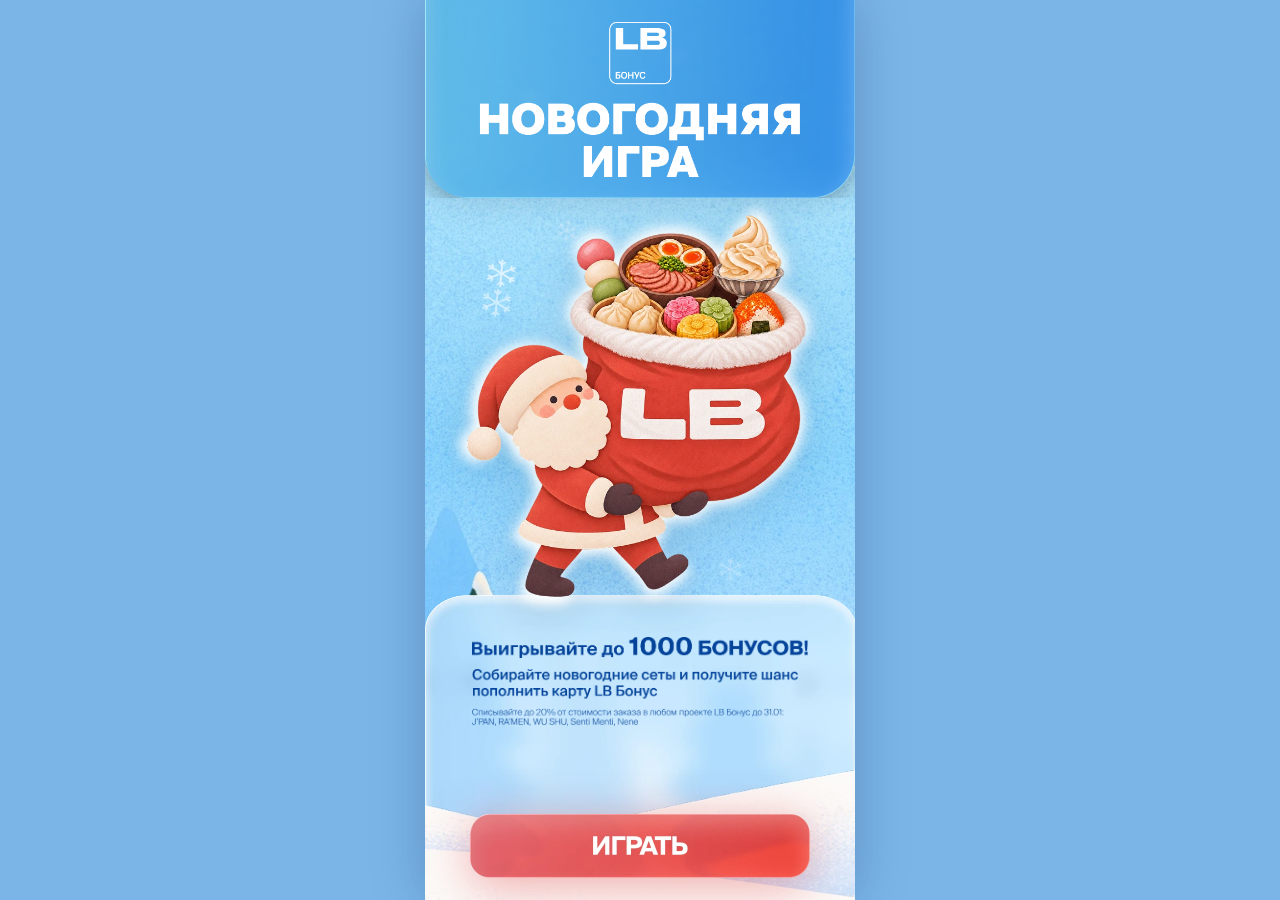
==== commit 1bf6028e: "Use 1000-bonus game versions and align screen 2 cards" ====
--- a/games/catcher/index.html
+++ b/games/catcher/index.html
@@ -7,7 +7,7 @@
     <meta name="apple-mobile-web-app-status-bar-style" content="black-translucent">
     <meta name="mobile-web-app-capable" content="yes">
     <meta name="theme-color" content="#7bb5e8">
-    <title>Новогодняя Игра — Мешок Деда Мороза (LB Bonus)</title>
+    <title>Новогодняя Игра — Мешок Деда Мороза (Уровень: Легенда)</title>
     <!-- Telegram WebApp SDK -->
     <script src="https://telegram.org/js/telegram-web-app.js"></script>
     <script>
@@ -46,9 +46,9 @@
             window.addEventListener('load', updateAppHeight);
         })();
     </script>
-    <link rel="stylesheet" href="style.css?v=5.1.0">
+    <link rel="stylesheet" href="style.css?v=5.2.0">
     <link rel="preload" as="image" href="assets/header_rules.png?v=5.1.0">
-    <link rel="preload" as="image" href="assets/header_result.png?v=5.1.0">
+    <link rel="preload" as="image" href="assets/header_result.png?v=5.2.0">
     <link rel="preload" as="image" href="assets/header_exit.png?v=5.1.0">
     <link rel="preconnect" href="https://fonts.googleapis.com" crossorigin>
     <link rel="preconnect" href="https://fonts.gstatic.com" crossorigin>
@@ -75,7 +75,7 @@
 
         <!-- HUD (Игровой интерфейс 1:1 по макету 04-game.png) -->
         <div id="hud" class="hud-container hidden">
-            <!-- Верхняя строка: Жизни (3 сердца) слева, Баллы (LB 0/750) справа -->
+            <!-- Верхняя строка: Жизни (3 сердца) слева, Баллы (LB 0/1000) справа -->
             <div class="hud-top-row">
                 <div id="hudHearts" class="hud-hearts-box">
                     <img src="assets/heart.webp" class="hud-heart active" id="heart1" alt="Жизнь 1">
@@ -84,7 +84,7 @@
                 </div>
                 <div class="hud-score-badge">
                     <img src="assets/coin_lb.webp" class="hud-score-coin-icon" alt="LB Монета">
-                    <span id="hudScoreText" class="hud-score-text">0/750</span>
+                    <span id="hudScoreText" class="hud-score-text">0/1000</span>
                 </div>
             </div>
 
@@ -120,8 +120,8 @@
                 <img src="assets/cover_plate.webp" class="cover-plate-bg" alt="Снежная плашка">
                 <div class="cover-plate-content">
                     <div class="cover-text-group">
-                        <img src="assets/cover_title_v2.png?v=5.0.0" class="cover-title-img" alt="Выигрывайте до 750 БОНУСОВ!">
-                        <img src="assets/cover_subtitle_v2.png?v=5.0.0" class="cover-subtitle-img" alt="Ловите блюда и получите шанс пополнить карту LB Бонус">
+                        <img src="assets/cover_title_v2.png?v=5.2.0" class="cover-title-img" alt="Выигрывайте до 1000 БОНУСОВ!">
+                        <img src="assets/cover_subtitle_v2.png?v=5.2.0" class="cover-subtitle-img" alt="Собирайте новогодние сеты и получите шанс пополнить карту LB Бонус">
                     </div>
                     <button id="playBtn" class="cover-play-btn" type="button" aria-label="ИГРАТЬ">
                         <img src="assets/cover_btn_play.webp" class="cover-btn-play-img" alt="ИГРАТЬ">
@@ -172,11 +172,11 @@
             </div>
         </div>
 
-        <!-- SCREEN 4: Экран результатов (УРОВЕНЬ: ЧЕМПИОН) -->
+        <!-- SCREEN 4: Экран результатов (УРОВЕНЬ: ЛЕГЕНДА) -->
         <div id="resultScreen" class="result-screen-container hidden">
-            <!-- Верхняя лента "УРОВЕНЬ: ЧЕМПИОН" -->
+            <!-- Верхняя лента "УРОВЕНЬ: ЛЕГЕНДА" -->
             <div class="result-top-box">
-                <img src="assets/header_result.png?v=5.1.0" class="result-ribbon-banner" alt="Уровень: Чемпион">
+                <img src="assets/header_result.png?v=5.2.0" class="result-ribbon-banner" alt="Уровень: Легенда">
             </div>
 
             <!-- Центральная плашка с блюдами и динамическими баллами -->
@@ -241,6 +241,6 @@
         </div>
     </div>
 
-    <script src="game.js?v=5.1.0"></script>
+    <script src="game.js?v=5.2.0"></script>
 </body>
 </html>
